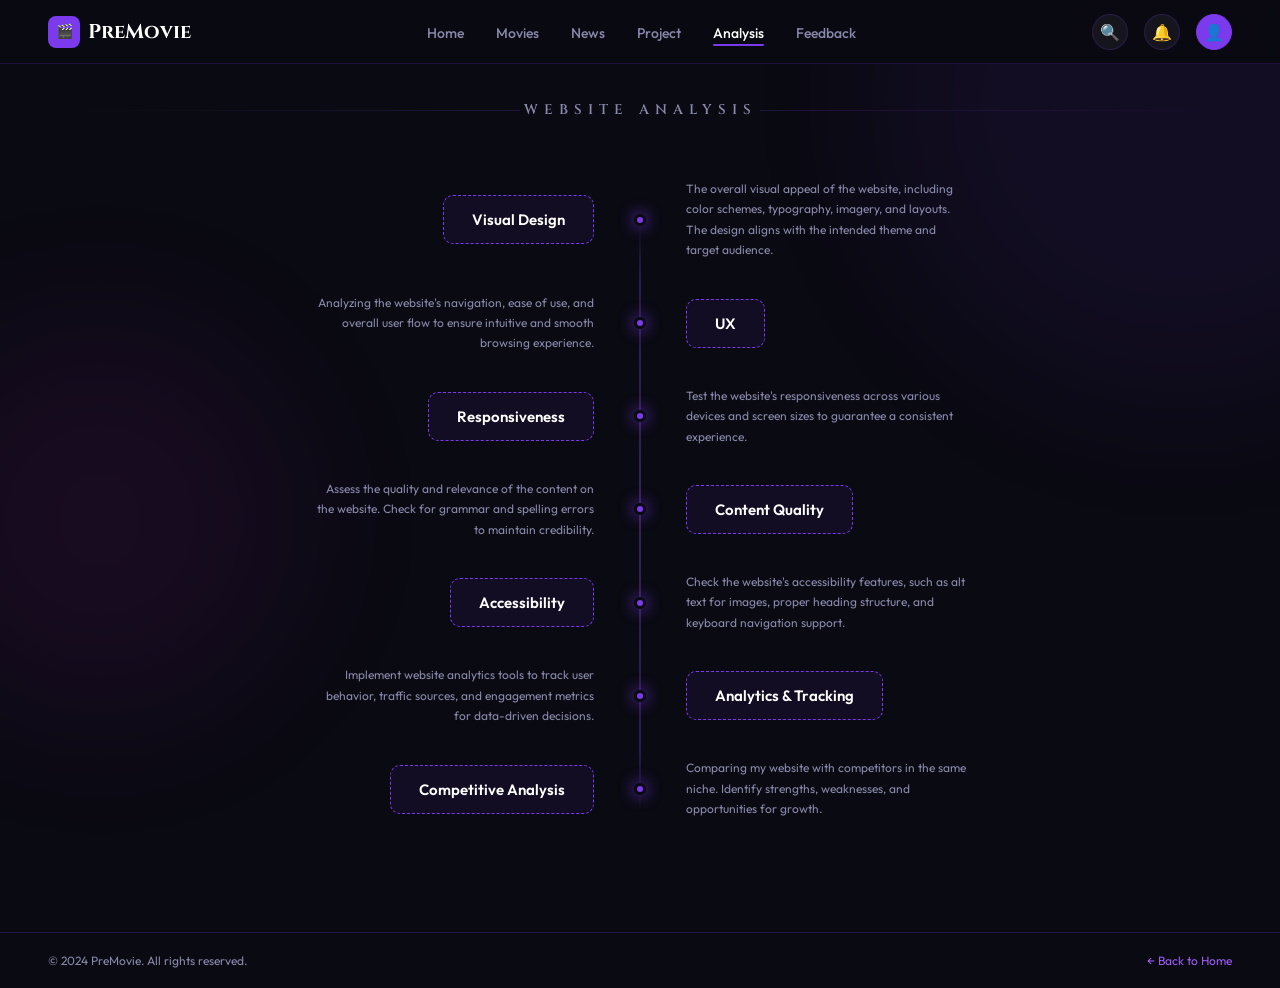
==== analysis.html @ 72726ec7 "Add files via upload" ====
<!DOCTYPE html>
<html lang="en" dir="ltr">
<head>
    <meta charset="UTF-8">
    <meta name="viewport" content="width=device-width, initial-scale=1.0">
    <title>PreMovie – Website Analysis</title>
    <link href="https://fonts.googleapis.com/css2?family=Cinzel:wght@400;600;700&family=Outfit:wght@300;400;500;600;700&display=swap" rel="stylesheet">
    <link rel="stylesheet" href="style.css">
    <style>
      /* ===== ANALYSIS PAGE ===== */
      .analysis-page {
        min-height: 100vh;
        padding: 100px 48px 80px;
        position: relative;
        z-index: 1;
      }

      .analysis-page-title {
        font-family: 'Cinzel', serif;
        font-size: 14px;
        font-weight: 600;
        letter-spacing: 6px;
        color: var(--text-muted);
        text-align: center;
        text-transform: uppercase;
        margin-bottom: 60px;
        position: relative;
      }

      .analysis-page-title::before,
      .analysis-page-title::after {
        content: '';
        position: absolute;
        top: 50%;
        width: calc(50% - 120px);
        height: 1px;
        background: linear-gradient(90deg, transparent, var(--border));
      }

      .analysis-page-title::before { left: 0; }
      .analysis-page-title::after { 
        right: 0;
        background: linear-gradient(270deg, transparent, var(--border));
      }

      /* ZIGZAG LAYOUT */
      .analysis-items {
        max-width: 900px;
        margin: 0 auto;
        display: flex;
        flex-direction: column;
        gap: 0;
        position: relative;
      }

      /* Vertical connecting line */
      .analysis-items::before {
        content: '';
        position: absolute;
        left: 50%;
        top: 40px;
        bottom: 40px;
        width: 2px;
        background: linear-gradient(180deg, 
          transparent,
          var(--purple) 10%,
          var(--purple-light) 50%,
          var(--purple) 90%,
          transparent
        );
        transform: translateX(-50%);
        opacity: 0.3;
      }

      .analysis-row {
        display: grid;
        grid-template-columns: 1fr auto 1fr;
        align-items: center;
        gap: 0;
        margin-bottom: 32px;
      }

      /* Left side content */
      .analysis-left {
        padding-right: 40px;
        text-align: right;
      }

      /* Right side content */
      .analysis-right {
        padding-left: 40px;
        text-align: left;
      }

      /* Empty cell placeholder */
      .analysis-empty {
        /* takes up space on opposite side */
      }

      /* Center node */
      .analysis-node {
        width: 12px; height: 12px;
        background: var(--purple);
        border-radius: 50%;
        border: 3px solid var(--bg-dark);
        box-shadow: 0 0 16px var(--purple);
        flex-shrink: 0;
        z-index: 1;
        position: relative;
      }

      /* The actual box */
      .analysis-box {
        display: inline-block;
        border: 1.5px dashed var(--purple);
        border-radius: 10px;
        padding: 14px 28px;
        font-size: 15px;
        font-weight: 600;
        color: #fff;
        background: rgba(124,58,237,0.08);
        transition: all 0.3s;
        cursor: default;
        white-space: nowrap;
      }

      .analysis-box:hover {
        background: rgba(124,58,237,0.2);
        border-color: var(--purple-light);
        box-shadow: 0 0 24px rgba(124,58,237,0.3);
        transform: scale(1.03);
      }

      /* Description text */
      .analysis-desc {
        font-size: 12px;
        color: var(--text-muted);
        line-height: 1.7;
        max-width: 280px;
      }

      .analysis-left .analysis-desc {
        margin-left: auto;
      }

      /* Horizontal connector lines */
      .analysis-connector {
        display: flex;
        align-items: center;
        gap: 0;
      }

      .connector-line {
        flex: 1;
        height: 1.5px;
        background: linear-gradient(90deg, var(--purple), transparent);
        opacity: 0.4;
      }

      .connector-line.reverse {
        background: linear-gradient(270deg, var(--purple), transparent);
      }

      @media (max-width: 768px) {
        .analysis-page { padding: 100px 24px 60px; }
        .analysis-items::before { display: none; }
        .analysis-row { grid-template-columns: 1fr; gap: 12px; }
        .analysis-left, .analysis-right { padding: 0; text-align: left; }
        .analysis-left .analysis-desc { margin-left: 0; }
        .analysis-node { display: none; }
      }
    </style>
</head>
<body>

<div class="bg-orb orb1"></div>
<div class="bg-orb orb2"></div>

<nav>
  <div class="nav-logo">
    <span>🎬</span> PreMovie
  </div>
  <ul class="nav-links">
    <li><a href="index.html">Home</a></li>
    <li><a href="index.html#movies">Movies</a></li>
    <li><a href="index.html#news">News</a></li>
    <li><a href="project.html">Project</a></li>
    <li><a href="analysis.html" class="active">Analysis</a></li>
    <li><a href="feedback.html">Feedback</a></li>
  </ul>
  <div class="nav-right">
    <div class="nav-icon">🔍</div>
    <div class="nav-icon">🔔</div>
    <div class="nav-icon" style="background: var(--purple); border-color: var(--purple);">👤</div>
  </div>
</nav>

<div class="analysis-page fade-in">

  <div class="analysis-page-title">Website Analysis</div>

  <div class="analysis-items">

    <!-- Row 1: Left box, right desc -->
    <div class="analysis-row">
      <div class="analysis-left">
        <span class="analysis-box">Visual Design</span>
      </div>
      <div class="analysis-node"></div>
      <div class="analysis-right">
        <p class="analysis-desc">The overall visual appeal of the website, including color schemes, typography, imagery, and layouts. The design aligns with the intended theme and target audience.</p>
      </div>
    </div>

    <!-- Row 2: Left desc, right box -->
    <div class="analysis-row">
      <div class="analysis-left">
        <p class="analysis-desc">Analyzing the website's navigation, ease of use, and overall user flow to ensure intuitive and smooth browsing experience.</p>
      </div>
      <div class="analysis-node"></div>
      <div class="analysis-right">
        <span class="analysis-box">UX</span>
      </div>
    </div>

    <!-- Row 3: Left box, right desc -->
    <div class="analysis-row">
      <div class="analysis-left">
        <span class="analysis-box">Responsiveness</span>
      </div>
      <div class="analysis-node"></div>
      <div class="analysis-right">
        <p class="analysis-desc">Test the website's responsiveness across various devices and screen sizes to guarantee a consistent experience.</p>
      </div>
    </div>

    <!-- Row 4: Left desc, right box -->
    <div class="analysis-row">
      <div class="analysis-left">
        <p class="analysis-desc">Assess the quality and relevance of the content on the website. Check for grammar and spelling errors to maintain credibility.</p>
      </div>
      <div class="analysis-node"></div>
      <div class="analysis-right">
        <span class="analysis-box">Content Quality</span>
      </div>
    </div>

    <!-- Row 5: Left box, right desc -->
    <div class="analysis-row">
      <div class="analysis-left">
        <span class="analysis-box">Accessibility</span>
      </div>
      <div class="analysis-node"></div>
      <div class="analysis-right">
        <p class="analysis-desc">Check the website's accessibility features, such as alt text for images, proper heading structure, and keyboard navigation support.</p>
      </div>
    </div>

    <!-- Row 6: Left desc, right box -->
    <div class="analysis-row">
      <div class="analysis-left">
        <p class="analysis-desc">Implement website analytics tools to track user behavior, traffic sources, and engagement metrics for data-driven decisions.</p>
      </div>
      <div class="analysis-node"></div>
      <div class="analysis-right">
        <span class="analysis-box">Analytics &amp; Tracking</span>
      </div>
    </div>

    <!-- Row 7: Left box, right desc -->
    <div class="analysis-row">
      <div class="analysis-left">
        <span class="analysis-box">Competitive Analysis</span>
      </div>
      <div class="analysis-node"></div>
      <div class="analysis-right">
        <p class="analysis-desc">Comparing my website with competitors in the same niche. Identify strengths, weaknesses, and opportunities for growth.</p>
      </div>
    </div>

  </div>

</div>

<div class="footer-bottom" style="border-top: 1px solid var(--border);">
  <span>© 2024 PreMovie. All rights reserved.</span>
  <span style="display:flex;gap:16px;">
    <a href="index.html" style="color:var(--purple-light);text-decoration:none;">← Back to Home</a>
  </span>
</div>

</body>
</html>
---- style.css ----
:root {

    --bg-dark: #0a0a12;

    --bg-card: #13131f;

    --bg-nav: rgba(10,10,18,0.95);

    --purple: #7c3aed;

    --purple-light: #9d5cf6;

    --purple-glow: rgba(124,58,237,0.3);

    --yellow: #f5c518;

    --text: #e8e8f0;

    --text-muted: #8888aa;

    --border: rgba(124,58,237,0.2);

  }



  * { margin: 0; padding: 0; box-sizing: border-box; }



  body {

    background: var(--bg-dark);

    color: var(--text);

    font-family: 'Outfit', sans-serif;

    overflow-x: hidden;

  }





  /* ===== SCROLLBAR ===== */

  ::-webkit-scrollbar { width: 5px; }

  ::-webkit-scrollbar-track { background: var(--bg-dark); }

  ::-webkit-scrollbar-thumb { background: var(--purple); border-radius: 10px; }



  /* ===== NAV ===== */

  nav {

    position: fixed; top: 0; width: 100%; z-index: 100;

    background: var(--bg-nav);

    border-bottom: 1px solid var(--border);

    backdrop-filter: blur(12px);

    padding: 0 48px;

    height: 64px;

    display: flex; align-items: center; justify-content: space-between;

  }



  .nav-logo {

    display: flex; align-items: center; gap: 8px;

    font-family: 'Cinzel', serif;

    font-size: 20px; font-weight: 700;

    color: #fff;

  }



  .nav-logo span {

    width: 32px; height: 32px; background: var(--purple);

    border-radius: 8px; display: flex; align-items: center; justify-content: center;

    font-size: 14px;

  }



  .nav-links {

    display: flex; gap: 32px; list-style: none;

  }



  .nav-links a {

    text-decoration: none; color: var(--text-muted);

    font-size: 14px; font-weight: 500;

    transition: color 0.2s;

  }



  .nav-links a:hover, .nav-links a.active { color: #fff; }

  .nav-links a.active { position: relative; }

  .nav-links a.active::after {

    content: ''; position: absolute; bottom: -4px; left: 0; right: 0;

    height: 2px; background: var(--purple); border-radius: 2px;

  }



  .nav-right {

    display: flex; align-items: center; gap: 16px;

  }



  .nav-icon {

    width: 36px; height: 36px; background: rgba(255,255,255,0.05);

    border-radius: 50%; display: flex; align-items: center; justify-content: center;

    cursor: pointer; transition: background 0.2s;

    border: 1px solid var(--border);

  }



  .nav-icon:hover { background: var(--purple-glow); }



  /* ===== HERO ===== */

  .hero {

    margin-top: 64px;

    min-height: calc(100vh - 64px);

    display: grid; grid-template-columns: 1fr 1fr;

    gap: 0; position: relative; overflow: hidden;

    align-items: center;

    padding: 60px 48px;

  }



  .hero::before {

    content: '';

    position: absolute; inset: 0;

    background: radial-gradient(ellipse at 60% 50%, rgba(124,58,237,0.2) 0%, transparent 70%),

                radial-gradient(ellipse at 20% 80%, rgba(124,58,237,0.1) 0%, transparent 50%);

    pointer-events: none;

  }



  .hero-poster {

    position: relative; z-index: 1;

  }



  .hero-poster img {

    width: 340px; height: 480px; object-fit: cover;

    border-radius: 16px;

    box-shadow: 0 0 80px rgba(124,58,237,0.5), 0 40px 80px rgba(0,0,0,0.8);

    display: block;

  }



  .hero-poster-placeholder {

    width: 340px; height: 480px;

    background: linear-gradient(135deg, #1a0a3e 0%, #2d1b69 50%, #1a0a3e 100%);

    border-radius: 16px;

    box-shadow: 0 0 80px rgba(124,58,237,0.5), 0 40px 80px rgba(0,0,0,0.8);

    display: flex; align-items: center; justify-content: center;

    font-size: 80px; color: rgba(255,255,255,0.1);

    position: relative; overflow: hidden;
    left: 100px;


  }



  .hero-poster-placeholder::after {

    content: 'AVATAR';

    position: absolute; bottom: 20px; left: 0; right: 0;

    text-align: center; font-family: 'Cinzel', serif;

    font-size: 28px; font-weight: 700; color: rgba(255,255,255,0.6);

    letter-spacing: 4px;

  }



  .hero-info {

    position: relative; z-index: 1;

    padding-left: 60px;

  }



  .hero-badge {

    display: flex; align-items: center; gap: 4px;

    margin-bottom: 8px;

  }



  .star { color: var(--yellow); font-size: 16px; }



  .hero-title {

    font-family: 'Cinzel', serif;

    font-size: 56px; font-weight: 700;

    line-height: 1.1; margin-bottom: 20px;

    background: linear-gradient(135deg, #fff 0%, #c4a8ff 100%);

    -webkit-background-clip: text; -webkit-text-fill-color: transparent;

  }



  .hero-meta {

    display: flex; flex-direction: column; gap: 8px;

    margin-bottom: 24px;

  }



  .meta-row {

    display: flex; gap: 8px; align-items: center;

    font-size: 14px;

  }



  .meta-label { color: var(--text-muted); min-width: 100px; }

  .meta-value { color: var(--text); }

  .meta-value.purple { color: var(--purple-light); }



  .rating-badge {

    background: rgba(245,197,24,0.15);

    border: 1px solid rgba(245,197,24,0.3);

    color: var(--yellow);

    padding: 2px 10px; border-radius: 20px;

    font-size: 13px; font-weight: 600;

  }



  .hero-btns {

    display: flex; gap: 12px; margin-bottom: 32px;

  }



  .btn-primary {

    background: var(--purple);

    color: #fff; border: none;

    padding: 12px 28px; border-radius: 8px;

    font-family: 'Outfit', sans-serif;

    font-size: 15px; font-weight: 600;

    cursor: pointer; transition: all 0.3s;

    display: flex; align-items: center; gap: 8px;

  }



  .btn-primary:hover {

    background: var(--purple-light);

    box-shadow: 0 0 24px var(--purple-glow);

    transform: translateY(-2px);

  }



  .btn-secondary {

    background: rgba(255,255,255,0.08);

    color: #fff; border: 1px solid var(--border);

    padding: 12px 28px; border-radius: 8px;

    font-family: 'Outfit', sans-serif;

    font-size: 15px; font-weight: 600;

    cursor: pointer; transition: all 0.3s;

  }



  .btn-secondary:hover {

    background: rgba(124,58,237,0.2);

    border-color: var(--purple);

  }



  .synopsis-title {

    font-size: 13px; font-weight: 600;

    color: var(--yellow);

    text-transform: uppercase; letter-spacing: 1px;

    margin-bottom: 10px;

  }



  .synopsis-text {

    font-size: 13px; line-height: 1.7;

    color: var(--text-muted); max-width: 480px;

  }



  /* ===== SECTION ===== */

  section {

    padding: 48px 48px;

  }

.related-img {

    width: 100%;

    height: 250px; /* زدنا الارتفاع لتظهر الصور بشكل أوضح */

    overflow: hidden;

    display: flex;

    align-items: center;

    justify-content: center;

}

.related-grid {

    display: flex;

    justify-content: space-evenly; /* بوزع المسافات بالتساوي بين الصور وعلى الأطراف */

    gap: 20px; 

    flex-wrap: wrap;

}



.related-img img {

    width: 100%;

    height: 100%;

    object-fit: cover; 

    object-position: center; /* ليتم التركيز على منتصف الصورة */

}

  .section-header {

    display: flex; justify-content: space-between; align-items: center;

    margin-bottom: 24px;

  }
.ps{
  margin-top: 30px;
}


  .section-title {

    font-size: 20px; font-weight: 600; color:var(--yellow);
   

  }

#Related-Movies{
  position: relative;
  left: 550px;
}

  .section-more {

    color: var(--purple-light); font-size: 13px;

    cursor: pointer; display: flex; align-items: center; gap: 4px;

    background: none; border: none; font-family: 'Outfit', sans-serif;

  }



  .section-more:hover { color: #fff; }



  /* ===== MOVIE CARDS GRID ===== */

  .movies-grid {

    display: flex; gap: 16px; overflow-x: auto;

    padding-bottom: 12px; scroll-behavior: smooth;

  }
  .movies-grid {
  display: flex;
  gap: 20px;
  overflow-x: auto;
  padding-bottom: 10px;
  scroll-behavior: smooth;
}

.movies-grid::-webkit-scrollbar {
  height: 4px;
}

.movies-grid::-webkit-scrollbar-thumb {
  background: var(--purple);
  border-radius: 10px;
}

.movie-card {
  flex: 0 0 160px;
}

.movie-card-title {
  margin-top: 6px;
  font-size: 13px;
  color: #fff;
  text-align: center;
}



  .movies-grid::-webkit-scrollbar { height: 3px; }



  .movie-card {

    flex: 0 0 160px;

    cursor: pointer; transition: transform 0.3s;

    position: relative;

  }



  .movie-card:hover { transform: translateY(-8px) scale(1.03); }



  .movie-card-img {

    width: 160px; height: 220px;

    border-radius: 12px; overflow: hidden;

    position: relative; margin-bottom: 10px;

  }



  .movie-card-img img {

    width: 100%; height: 100%; object-fit: cover;

    transition: transform 0.4s;

  }



  .movie-card:hover .movie-card-img img { transform: scale(1.08); }



  .movie-card-placeholder {

    width: 100%; height: 100%;

    display: flex; align-items: center; justify-content: center;

    font-size: 40px;

    position: relative;

  }



  .card-overlay {

    position: absolute; bottom: 0; left: 0; right: 0;

    background: linear-gradient(transparent, rgba(0,0,0,0.9));

    padding: 24px 10px 10px;

  }



  .card-rating {

    display: flex; align-items: center; gap: 4px;

    font-size: 11px; color: var(--yellow);

  }



  .movie-card-title {

    font-size: 13px; font-weight: 500; color: #fff;

    white-space: nowrap; overflow: hidden; text-overflow: ellipsis;

  }



  .movie-card-genre {

    font-size: 11px; color: var(--text-muted);

    margin-top: 2px;

  }



  .heart-btn {

    position: absolute; top: 8px; right: 8px;

    width: 28px; height: 28px;

    background: rgba(0,0,0,0.6); border: none;

    border-radius: 50%; display: flex; align-items: center; justify-content: center;

    cursor: pointer; font-size: 12px;

    opacity: 0; transition: opacity 0.2s;

  }



  .movie-card:hover .heart-btn { opacity: 1; }



  /* ===== RELATED ===== */

 

.related-grid {

    display: flex; justify-content: center; gap: 20px; flex-wrap: wrap; padding: 20px 0;

}
#new1{
  position: relative;
  top:30px;
}


.related-card {

    flex: 0 0 220px; background: var(--bg-card); border-radius: 12px;

    overflow: hidden; border: 1px solid var(--border); cursor: pointer; transition: all 0.3s ease;

}



.related-card:hover {

    border-color: var(--purple); transform: translateY(-5px);

    box-shadow: 0 10px 20px rgba(0,0,0,0.5);

}



.related-img { width: 100%; height: 300px; overflow: hidden; position: relative; }

.related-img img { width: 100%; height: 100%; object-fit: cover; object-position: center; }



.related-info { padding: 15px 12px; }

.related-title { font-size: 14px; font-weight: 500; color: #fff; margin-bottom: 5px; overflow: hidden; text-overflow: ellipsis; white-space: nowrap; }

.related-rating { font-size: 12px; color: var(--yellow); display: flex; align-items: center; gap: 4px; }

  /* ===== NEWS SECTION ===== */
.news-hero {
  position: relative;
  width: 100%;
  height: 400px;
  overflow: hidden;
  border-radius: 12px;
}

/* 🔥 الخلفية */
.news-hero-bg {
  position: absolute;
  inset: 0;
  z-index: 0;
}

.news-hero-bg img {
  width: 100%;
  height: 100%;
  object-fit: cover;
  object-position: center;
  display: block;
}


.news-hero::after {
  content: "";
  position: absolute;
  inset: 0;
  z-index: 1;
  background: linear-gradient(
    to top,
    rgba(0,0,0,0.8), 
    rgba(0,0,0,0.5),  
    rgba(0,0,0,0.2)    
  );
}


.news-hero-content {
  position: relative;
  z-index: 2;
  padding: 40px;
  margin-left: auto;
  max-width: 380px;
}

.news-hero-content h2 {
  font-size: 35px;
  font-weight: 700;
  line-height: 1.3;
  color: #fff;
  margin-bottom: 8px;
}

.news-hero-content h2 span {
  color: var(--yellow);
}

/* 🔥 النقاط */
.news-dots {
  display: flex;
  gap: 6px;
  margin-top: 16px;
}
.news-list {
  display: flex;
  flex-direction: column;
  gap: 40px;
  margin-top: 100px;
}

/* 🔥 الكرت */
.news-item {
  display: flex;
  gap: 30px;
  align-items: flex-start;
}

/* 🔥 الصورة (كبيرة وواضحة) */
.news-thumb {
  width: 220px;   /* 👈 كبرناها */
  height: 300px;  /* 👈 طول مثل البوستر */
  border-radius: 12px;
  overflow: hidden;
  flex-shrink: 0;
  position: relative;
}

.news-thumb img {
  width: 100%;
  height: 100%;
  object-fit: cover;
  transition: 0.4s;
}

/* 🔥 تأثير احترافي */
.news-thumb:hover img {
  transform: scale(1.05);
}

/* 🔥 المحتوى */
.news-content {
  flex: 1;
  max-width: 600px;
  position: relative;
 
}

/* 🔥 العنوان */
.news-title {
  font-size: 20px;
  font-weight: 700;
  color: #facc15; /* أصفر */
  margin-bottom: 8px;
}

/* 🔥 التاريخ */
.news-tag {
  font-size: 12px;
  color: #a78bfa;
  margin-bottom: 6px;
}

/* 🔥 الوصف */
.news-excerpt {
  font-size: 14px;
  color: #ccc;
  line-height: 1.7;
  margin-bottom: 12px;
}

/* 🔥 اللايك */
.news-likes {
  font-size: 13px;
  color: #aaa;
}

/* 🔥 Responsive */
@media (max-width: 768px) {
  .news-item {
    flex-direction: column;
  }

  .news-thumb {
    width: 100%;
    height: 250px;
  }
}
.dot {
  width: 8px;
  height: 8px;
  border-radius: 50%;
  background: rgba(255,255,255,0.3);
}

.dot.active {
  background: #fff;
  width: 24px;
  border-radius: 4px;
}


.news-arrow {
  position: absolute;
  right: 20px;
  top: 50%;
  transform: translateY(-50%);
  width: 44px;
  height: 44px;
  border: 2px solid rgba(255,255,255,0.5);
  border-radius: 50%;
  display: flex;
  align-items: center;
  justify-content: center;
  cursor: pointer;
  color: #fff;
  font-size: 18px;
  transition: all 0.3s;
  z-index: 2;
}

.news-arrow:hover {
  background: rgba(255,255,255,0.2);
}

  /* ===== DIVIDER ===== */

  .divider {

    height: 1px;

    background: linear-gradient(90deg, transparent, var(--border), transparent);

    margin: 0 48px;

  }



  /* ===== FOOTER ===== */

  footer {

    padding: 48px; border-top: 1px solid var(--border);

    display: grid; grid-template-columns: 2fr 1fr 1fr 1fr;

    gap: 40px; margin-top: 40px;

  }



  .footer-brand .nav-logo { margin-bottom: 16px; }

  .footer-brand p { font-size: 13px; color: var(--text-muted); line-height: 1.6; max-width: 280px; }



  .footer-col h4 { font-size: 14px; font-weight: 600; margin-bottom: 16px; color: #fff; }

  .footer-col ul { list-style: none; display: flex; flex-direction: column; gap: 10px; }

  .footer-col li a { text-decoration: none; color: var(--text-muted); font-size: 13px; transition: color 0.2s; }

  .footer-col li a:hover { color: var(--purple-light); }



  .footer-bottom {

    padding: 20px 48px;

    border-top: 1px solid var(--border);

    display: flex; justify-content: space-between; align-items: center;

    font-size: 12px; color: var(--text-muted);

  }



  /* ===== BG EFFECTS ===== */

  .bg-orb {

    position: fixed; pointer-events: none; z-index: 0;

    border-radius: 50%; filter: blur(80px); opacity: 0.08;

  }



  .orb1 {

    width: 600px; height: 600px;

    background: var(--purple);

    top: -200px; right: -200px;

    animation: float 8s ease-in-out infinite;

  }



  .orb2 {

    width: 400px; height: 400px;

    background: #c026d3;

    bottom: 20%; left: -100px;

    animation: float 10s ease-in-out infinite reverse;

  }



  @keyframes float {

    0%, 100% { transform: translateY(0) scale(1); }

    50% { transform: translateY(-30px) scale(1.05); }

  }



  /* ===== RESPONSIVE ===== */

  @media (max-width: 900px) {

    .hero { grid-template-columns: 1fr; padding: 40px 24px; }

    .hero-info { padding-left: 0; margin-top: 32px; }

    .hero-title { font-size: 36px; }

    nav { padding: 0 24px; }

    .nav-links { display: none; }

    section { padding: 40px 24px; }

    footer { grid-template-columns: 1fr 1fr; padding: 40px 24px; }

    .footer-bottom { padding: 20px 24px; }

    .divider { margin: 0 24px; }

  }



  /* ===== COLORS FOR PLACEHOLDERS ===== */

  .c1 { background: linear-gradient(135deg, #1a237e, #7b1fa2); }

  .c2 { background: linear-gradient(135deg, #1b5e20, #2e7d32); }

  .c3 { background: linear-gradient(135deg, #b71c1c, #c62828); }

  .c4 { background: linear-gradient(135deg, #e65100, #ef6c00); }

  .c5 { background: linear-gradient(135deg, #004d40, #00695c); }

  .c6 { background: linear-gradient(135deg, #311b92, #4527a0); }

  .c7 { background: linear-gradient(135deg, #880e4f, #ad1457); }

  .c8 { background: linear-gradient(135deg, #0d47a1, #1565c0); }

  .cn1 { background: linear-gradient(135deg, #37474f, #546e7a); }

  .cn2 { background: linear-gradient(135deg, #4a148c, #6a1b9a); }



  /* fade in */

  .fade-in {

    opacity: 0; transform: translateY(20px);

    animation: fadeIn 0.6s ease forwards;

  }

  @keyframes fadeIn {

    to { opacity: 1; transform: translateY(0); }

  }

  .delay-1 { animation-delay: 0.1s; }

  .delay-2 { animation-delay: 0.2s; }

  .delay-3 { animation-delay: 0.3s; }

/* ============================================
   ADDITIONS: Browse sections (Popular / For You)
   + Trending + hero poster img fix
   ============================================ */

/* Hero poster image inside placeholder */
.hero-poster-placeholder img {
  width: 100%;
  height: 100%;
  object-fit: cover;
  border-radius: 16px;
  display: block;
}

/* ===== BROWSE SECTION (Popular / For you) ===== */
.browse-section {
  padding: 8px 48px 32px;
}

.browse-scroll {
  display: flex;
  gap: 16px;
  overflow-x: auto;
  padding-bottom: 10px;
  scrollbar-width: thin;
  scrollbar-color: var(--purple) transparent;
}

.browse-scroll::-webkit-scrollbar { height: 4px; }
.browse-scroll::-webkit-scrollbar-thumb {
  background: var(--purple);
  border-radius: 4px;
}

.browse-card {
  flex: 0 0 150px;
  cursor: pointer;
  transition: transform 0.3s;
}

.browse-card:hover { transform: translateY(-6px); }

.browse-card-img {
  width: 150px;
  height: 215px;
  border-radius: 12px;
  overflow: hidden;
  position: relative;
  margin-bottom: 8px;
  background: var(--bg-card);
  border: 1px solid var(--border);
}

.browse-card-img img {
  width: 100%;
  height: 100%;
  object-fit: cover;
  transition: transform 0.4s;
}

.browse-card:hover .browse-card-img img { transform: scale(1.08); }

.browse-card-img .heart-btn {
  position: absolute;
  top: 8px; right: 8px;
  width: 28px; height: 28px;
  background: rgba(0,0,0,0.6);
  border: none;
  border-radius: 50%;
  display: flex; align-items: center; justify-content: center;
  cursor: pointer; font-size: 12px; color: #fff;
  opacity: 0; transition: opacity 0.2s;
}

.browse-card:hover .heart-btn { opacity: 1; }

.browse-card-title {
  font-size: 12px;
  font-weight: 500;
  color: #fff;
  white-space: nowrap;
  overflow: hidden;
  text-overflow: ellipsis;
  padding: 0 2px;
}

/* ===== TRENDING SECTION ===== */
.trending-section {
  padding: 8px 48px 48px;
}

.trending-header {
  display: flex;
  justify-content: space-between;
  align-items: center;
  margin-bottom: 20px;
}

.movies-grid {
  display: flex;
  gap: 16px;
  flex-wrap: wrap;
}

.movie-card {
  flex: 0 0 150px;
  cursor: pointer;
  transition: transform 0.3s;
}

.movie-card:hover { transform: translateY(-6px); }

.movie-card-img {
  width: 150px;
  height: 215px;
  border-radius: 12px;
  overflow: hidden;
  position: relative;
  margin-bottom: 8px;
  background: var(--bg-card);
  border: 1px solid var(--border);
}

.movie-card-img img {
  width: 100%;
  height: 100%;
  object-fit: cover;
  transition: transform 0.4s;
}

.movie-card:hover .movie-card-img img { transform: scale(1.08); }

.movie-card-title {
  font-size: 12px;
  font-weight: 500;
  color: #fff;
  white-space: nowrap;
  overflow: hidden;
  text-overflow: ellipsis;
  padding: 0 2px;
}

/* heart-btn already defined above for browse-card,
   apply same for movie-card */
.movie-card-img .heart-btn {
  position: absolute;
  top: 8px; right: 8px;
  width: 28px; height: 28px;
  background: rgba(0,0,0,0.6);
  border: none;
  border-radius: 50%;
  display: flex; align-items: center; justify-content: center;
  cursor: pointer; font-size: 12px; color: #fff;
  opacity: 0; transition: opacity 0.2s;
}

.movie-card:hover .heart-btn { opacity: 1; }

/* Responsive */
@media (max-width: 900px) {
  .browse-section { padding: 8px 24px 28px; }
  .trending-section { padding: 8px 24px 40px; }
}
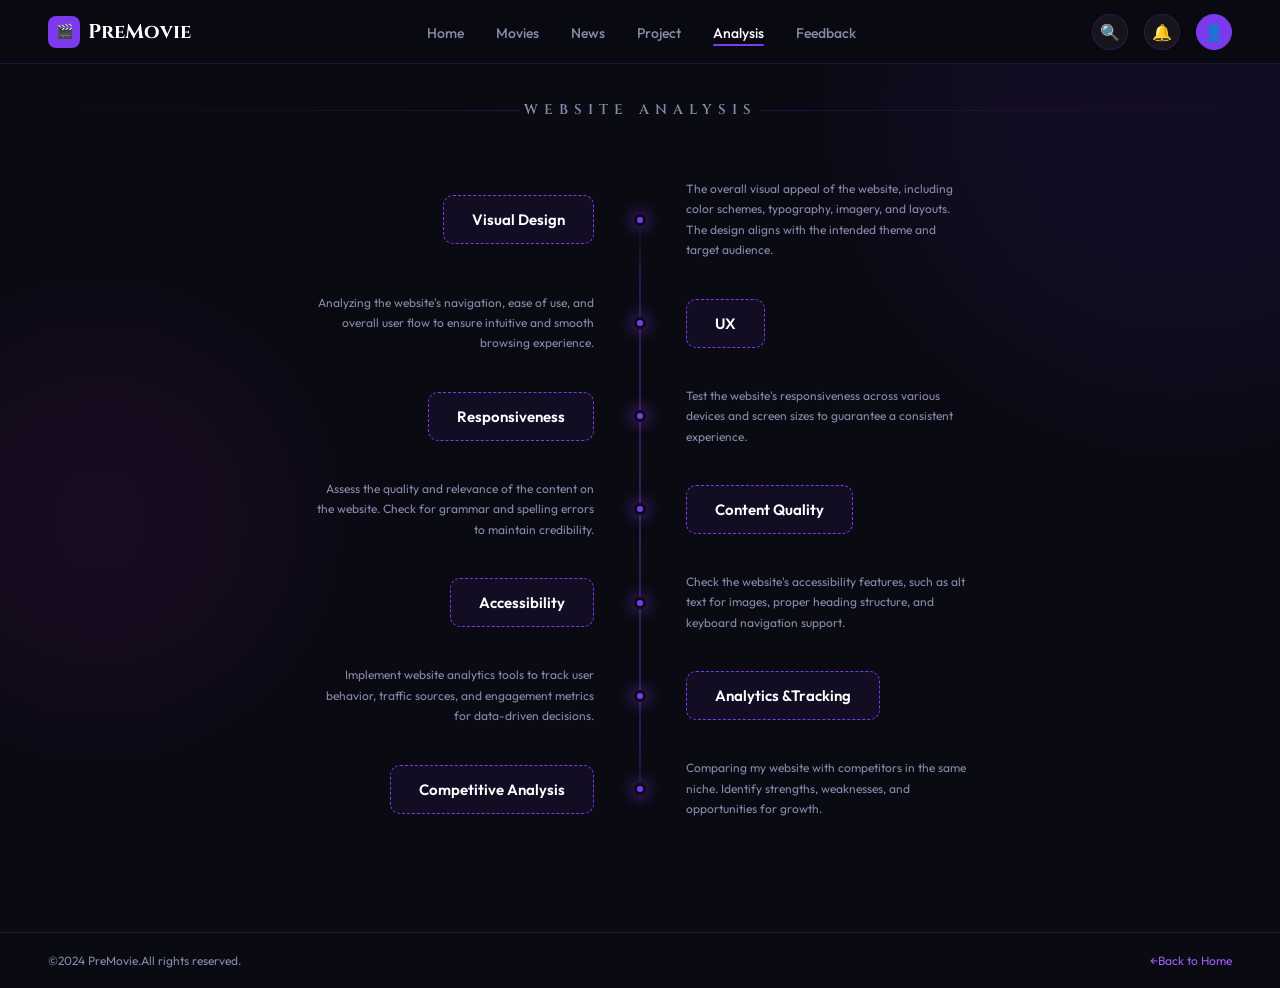
==== commit 4eda8571: "Add files via upload" ====
--- a/analysis.html
+++ b/analysis.html
@@ -1,293 +1,120 @@
 <!DOCTYPE html>
 <html lang="en" dir="ltr">
 <head>
-    <meta charset="UTF-8">
-    <meta name="viewport" content="width=device-width, initial-scale=1.0">
-    <title>PreMovie – Website Analysis</title>
-    <link href="https://fonts.googleapis.com/css2?family=Cinzel:wght@400;600;700&family=Outfit:wght@300;400;500;600;700&display=swap" rel="stylesheet">
-    <link rel="stylesheet" href="style.css">
-    <style>
-      /* ===== ANALYSIS PAGE ===== */
-      .analysis-page {
-        min-height: 100vh;
-        padding: 100px 48px 80px;
-        position: relative;
-        z-index: 1;
-      }
-
-      .analysis-page-title {
-        font-family: 'Cinzel', serif;
-        font-size: 14px;
-        font-weight: 600;
-        letter-spacing: 6px;
-        color: var(--text-muted);
-        text-align: center;
-        text-transform: uppercase;
-        margin-bottom: 60px;
-        position: relative;
-      }
-
-      .analysis-page-title::before,
-      .analysis-page-title::after {
-        content: '';
-        position: absolute;
-        top: 50%;
-        width: calc(50% - 120px);
-        height: 1px;
-        background: linear-gradient(90deg, transparent, var(--border));
-      }
-
-      .analysis-page-title::before { left: 0; }
-      .analysis-page-title::after { 
-        right: 0;
-        background: linear-gradient(270deg, transparent, var(--border));
-      }
-
-      /* ZIGZAG LAYOUT */
-      .analysis-items {
-        max-width: 900px;
-        margin: 0 auto;
-        display: flex;
-        flex-direction: column;
-        gap: 0;
-        position: relative;
-      }
-
-      /* Vertical connecting line */
-      .analysis-items::before {
-        content: '';
-        position: absolute;
-        left: 50%;
-        top: 40px;
-        bottom: 40px;
-        width: 2px;
-        background: linear-gradient(180deg, 
-          transparent,
-          var(--purple) 10%,
-          var(--purple-light) 50%,
-          var(--purple) 90%,
-          transparent
-        );
-        transform: translateX(-50%);
-        opacity: 0.3;
-      }
-
-      .analysis-row {
-        display: grid;
-        grid-template-columns: 1fr auto 1fr;
-        align-items: center;
-        gap: 0;
-        margin-bottom: 32px;
-      }
-
-      /* Left side content */
-      .analysis-left {
-        padding-right: 40px;
-        text-align: right;
-      }
-
-      /* Right side content */
-      .analysis-right {
-        padding-left: 40px;
-        text-align: left;
-      }
-
-      /* Empty cell placeholder */
-      .analysis-empty {
-        /* takes up space on opposite side */
-      }
-
-      /* Center node */
-      .analysis-node {
-        width: 12px; height: 12px;
-        background: var(--purple);
-        border-radius: 50%;
-        border: 3px solid var(--bg-dark);
-        box-shadow: 0 0 16px var(--purple);
-        flex-shrink: 0;
-        z-index: 1;
-        position: relative;
-      }
-
-      /* The actual box */
-      .analysis-box {
-        display: inline-block;
-        border: 1.5px dashed var(--purple);
-        border-radius: 10px;
-        padding: 14px 28px;
-        font-size: 15px;
-        font-weight: 600;
-        color: #fff;
-        background: rgba(124,58,237,0.08);
-        transition: all 0.3s;
-        cursor: default;
-        white-space: nowrap;
-      }
-
-      .analysis-box:hover {
-        background: rgba(124,58,237,0.2);
-        border-color: var(--purple-light);
-        box-shadow: 0 0 24px rgba(124,58,237,0.3);
-        transform: scale(1.03);
-      }
-
-      /* Description text */
-      .analysis-desc {
-        font-size: 12px;
-        color: var(--text-muted);
-        line-height: 1.7;
-        max-width: 280px;
-      }
-
-      .analysis-left .analysis-desc {
-        margin-left: auto;
-      }
-
-      /* Horizontal connector lines */
-      .analysis-connector {
-        display: flex;
-        align-items: center;
-        gap: 0;
-      }
-
-      .connector-line {
-        flex: 1;
-        height: 1.5px;
-        background: linear-gradient(90deg, var(--purple), transparent);
-        opacity: 0.4;
-      }
-
-      .connector-line.reverse {
-        background: linear-gradient(270deg, var(--purple), transparent);
-      }
-
-      @media (max-width: 768px) {
-        .analysis-page { padding: 100px 24px 60px; }
-        .analysis-items::before { display: none; }
-        .analysis-row { grid-template-columns: 1fr; gap: 12px; }
-        .analysis-left, .analysis-right { padding: 0; text-align: left; }
-        .analysis-left .analysis-desc { margin-left: 0; }
-        .analysis-node { display: none; }
-      }
-    </style>
+<meta charset="UTF-8">
+<meta name="viewport" content="width=device-width, initial-scale=1.0">
+<title>PreMovie – Website Analysis</title>
+<link href="https://fonts.googleapis.com/css2?family=Cinzel:wght@400;600;700&family=Outfit:wght@300;400;500;600;700&display=swap" rel="stylesheet">
+<link rel="stylesheet" href="style.css">
+<style>
+.analysis-page{min-height:100vh
+  ;padding:100px 48px 80px;
+  position:relative;
+  z-index:1}
+.analysis-page-title{font-family:'Cinzel',serif;
+font-size:14px;
+font-weight:600;
+letter-spacing:6px;
+color:var(--text-muted);
+text-align:center;
+text-transform:uppercase;
+margin-bottom:60px;
+position:relative
+}
+.analysis-page-title::before,.analysis-page-title::after{content:'';position:absolute;top:50%;width:calc(50% - 120px);height:1px;background:linear-gradient(90deg,transparent,var(--border))}
+.analysis-page-title::before{left:0}
+.analysis-page-title::after{right:0;background:linear-gradient(270deg,transparent,var(--border))}
+.analysis-items{max-width:900px;margin:0 auto;display:flex;flex-direction:column;gap:0;position:relative}
+.analysis-items::before{content:'';position:absolute;left:50%;top:40px;bottom:40px;width:2px;background:linear-gradient(180deg,transparent,var(--purple) 10%,var(--purple-light) 50%,var(--purple) 90%,transparent);transform:translateX(-50%);opacity:.3}
+.analysis-row{display:grid;grid-template-columns:1fr auto 1fr;align-items:center;gap:0;margin-bottom:32px}
+.analysis-left{padding-right:40px;text-align:right}
+.analysis-right{padding-left:40px;text-align:left}
+.analysis-node{width:12px;height:12px;background:var(--purple);border-radius:50%;border:3px solid var(--bg-dark);box-shadow:0 0 16px var(--purple);flex-shrink:0;z-index:1;position:relative}
+.analysis-box{display:inline-block;border:1.5px dashed var(--purple);border-radius:10px;padding:14px 28px;font-size:15px;font-weight:600;color:#fff;background:rgba(124,58,237,.08);transition:.3s;cursor:default;white-space:nowrap}
+.analysis-box:hover{background:rgba(124,58,237,.2);border-color:var(--purple-light);box-shadow:0 0 24px rgba(124,58,237,.3);transform:scale(1.03)}
+.analysis-desc{font-size:12px;color:var(--text-muted);line-height:1.7;max-width:280px}
+.analysis-left .analysis-desc{margin-left:auto}
+.analysis-connector{display:flex;align-items:center;gap:0}
+.connector-line{flex:1;height:1.5px;background:linear-gradient(90deg,var(--purple),transparent);opacity:.4}
+.connector-line.reverse{background:linear-gradient(270deg,var(--purple),transparent)}
+@media(max-width:768px){
+.analysis-page{padding:100px 24px 60px}
+.analysis-items::before{display:none}
+.analysis-row{grid-template-columns:1fr;
+  gap:12px}
+.analysis-left,.analysis-right{
+  padding:0;
+  text-align:left}
+.analysis-left .analysis-desc
+{margin-left:0}
+.analysis-node{
+  display:none
+}
+}
+</style>
 </head>
 <body>
-
 <div class="bg-orb orb1"></div>
 <div class="bg-orb orb2"></div>
-
 <nav>
-  <div class="nav-logo">
-    <span>🎬</span> PreMovie
-  </div>
-  <ul class="nav-links">
-    <li><a href="index.html">Home</a></li>
-    <li><a href="index.html#movies">Movies</a></li>
-    <li><a href="index.html#news">News</a></li>
-    <li><a href="project.html">Project</a></li>
-    <li><a href="analysis.html" class="active">Analysis</a></li>
-    <li><a href="feedback.html">Feedback</a></li>
-  </ul>
-  <div class="nav-right">
-    <div class="nav-icon">🔍</div>
-    <div class="nav-icon">🔔</div>
-    <div class="nav-icon" style="background: var(--purple); border-color: var(--purple);">👤</div>
-  </div>
+<div class="nav-logo"><span>🎬</span>PreMovie</div>
+<ul class="nav-links">
+<li><a href="index.html">Home</a></li>
+<li><a href="index.html#movies">Movies</a></li>
+<li><a href="index.html#news">News</a></li>
+<li><a href="project.html">Project</a></li>
+<li><a href="analysis.html" class="active">Analysis</a></li>
+<li><a href="feedback.html">Feedback</a></li>
+</ul>
+<div class="nav-right">
+<div class="nav-icon">🔍</div>
+<div class="nav-icon">🔔</div>
+<div class="nav-icon" style="background:var(--purple);border-color:var(--purple)">👤</div>
+</div>
 </nav>
-
 <div class="analysis-page fade-in">
-
-  <div class="analysis-page-title">Website Analysis</div>
-
-  <div class="analysis-items">
-
-    <!-- Row 1: Left box, right desc -->
-    <div class="analysis-row">
-      <div class="analysis-left">
-        <span class="analysis-box">Visual Design</span>
-      </div>
-      <div class="analysis-node"></div>
-      <div class="analysis-right">
-        <p class="analysis-desc">The overall visual appeal of the website, including color schemes, typography, imagery, and layouts. The design aligns with the intended theme and target audience.</p>
-      </div>
-    </div>
-
-    <!-- Row 2: Left desc, right box -->
-    <div class="analysis-row">
-      <div class="analysis-left">
-        <p class="analysis-desc">Analyzing the website's navigation, ease of use, and overall user flow to ensure intuitive and smooth browsing experience.</p>
-      </div>
-      <div class="analysis-node"></div>
-      <div class="analysis-right">
-        <span class="analysis-box">UX</span>
-      </div>
-    </div>
-
-    <!-- Row 3: Left box, right desc -->
-    <div class="analysis-row">
-      <div class="analysis-left">
-        <span class="analysis-box">Responsiveness</span>
-      </div>
-      <div class="analysis-node"></div>
-      <div class="analysis-right">
-        <p class="analysis-desc">Test the website's responsiveness across various devices and screen sizes to guarantee a consistent experience.</p>
-      </div>
-    </div>
-
-    <!-- Row 4: Left desc, right box -->
-    <div class="analysis-row">
-      <div class="analysis-left">
-        <p class="analysis-desc">Assess the quality and relevance of the content on the website. Check for grammar and spelling errors to maintain credibility.</p>
-      </div>
-      <div class="analysis-node"></div>
-      <div class="analysis-right">
-        <span class="analysis-box">Content Quality</span>
-      </div>
-    </div>
-
-    <!-- Row 5: Left box, right desc -->
-    <div class="analysis-row">
-      <div class="analysis-left">
-        <span class="analysis-box">Accessibility</span>
-      </div>
-      <div class="analysis-node"></div>
-      <div class="analysis-right">
-        <p class="analysis-desc">Check the website's accessibility features, such as alt text for images, proper heading structure, and keyboard navigation support.</p>
-      </div>
-    </div>
-
-    <!-- Row 6: Left desc, right box -->
-    <div class="analysis-row">
-      <div class="analysis-left">
-        <p class="analysis-desc">Implement website analytics tools to track user behavior, traffic sources, and engagement metrics for data-driven decisions.</p>
-      </div>
-      <div class="analysis-node"></div>
-      <div class="analysis-right">
-        <span class="analysis-box">Analytics &amp; Tracking</span>
-      </div>
-    </div>
-
-    <!-- Row 7: Left box, right desc -->
-    <div class="analysis-row">
-      <div class="analysis-left">
-        <span class="analysis-box">Competitive Analysis</span>
-      </div>
-      <div class="analysis-node"></div>
-      <div class="analysis-right">
-        <p class="analysis-desc">Comparing my website with competitors in the same niche. Identify strengths, weaknesses, and opportunities for growth.</p>
-      </div>
-    </div>
-
-  </div>
-
+<div class="analysis-page-title">Website Analysis</div>
+<div class="analysis-items">
+<div class="analysis-row">
+<div class="analysis-left"><span class="analysis-box">Visual Design</span></div>
+<div class="analysis-node"></div>
+<div class="analysis-right"><p class="analysis-desc">The overall visual appeal of the website, including color schemes, typography, imagery, and layouts. The design aligns with the intended theme and target audience.</p></div>
 </div>
-
-<div class="footer-bottom" style="border-top: 1px solid var(--border);">
-  <span>© 2024 PreMovie. All rights reserved.</span>
-  <span style="display:flex;gap:16px;">
-    <a href="index.html" style="color:var(--purple-light);text-decoration:none;">← Back to Home</a>
-  </span>
+<div class="analysis-row">
+<div class="analysis-left"><p class="analysis-desc">Analyzing the website's navigation, ease of use, and overall user flow to ensure intuitive and smooth browsing experience.</p></div>
+<div class="analysis-node"></div>
+<div class="analysis-right"><span class="analysis-box">UX</span></div>
 </div>
-
+<div class="analysis-row">
+<div class="analysis-left"><span class="analysis-box">Responsiveness</span></div>
+<div class="analysis-node"></div>
+<div class="analysis-right"><p class="analysis-desc">Test the website's responsiveness across various devices and screen sizes to guarantee a consistent experience.</p></div>
+</div>
+<div class="analysis-row">
+<div class="analysis-left"><p class="analysis-desc">Assess the quality and relevance of the content on the website. Check for grammar and spelling errors to maintain credibility.</p></div>
+<div class="analysis-node"></div>
+<div class="analysis-right"><span class="analysis-box">Content Quality</span></div>
+</div>
+<div class="analysis-row">
+<div class="analysis-left"><span class="analysis-box">Accessibility</span></div>
+<div class="analysis-node"></div>
+<div class="analysis-right"><p class="analysis-desc">Check the website's accessibility features, such as alt text for images, proper heading structure, and keyboard navigation support.</p></div>
+</div>
+<div class="analysis-row">
+<div class="analysis-left"><p class="analysis-desc">Implement website analytics tools to track user behavior, traffic sources, and engagement metrics for data-driven decisions.</p></div>
+<div class="analysis-node"></div>
+<div class="analysis-right"><span class="analysis-box">Analytics &amp;Tracking</span></div>
+</div>
+<div class="analysis-row">
+<div class="analysis-left"><span class="analysis-box">Competitive Analysis</span></div>
+<div class="analysis-node"></div>
+<div class="analysis-right"><p class="analysis-desc">Comparing my website with competitors in the same niche. Identify strengths, weaknesses, and opportunities for growth.</p></div>
+</div>
+</div>
+</div>
+<div class="footer-bottom" style="border-top:1px solid var(--border)">
+<span>©2024 PreMovie.All rights reserved.</span>
+<span style="display:flex;gap:16px"><a href="index.html" style="color:var(--purple-light);text-decoration:none">←Back to Home</a></span>
+</div>
 </body>
-</html>
+</html>
--- a/style.css
+++ b/style.css
@@ -602,126 +602,63 @@
     transition: transform 0.4s;
 
   }
-
-
-
   .movie-card:hover .movie-card-img img { transform: scale(1.08); }
-
-
-
   .movie-card-placeholder {
 
     width: 100%; height: 100%;
-
     display: flex; align-items: center; justify-content: center;
-
     font-size: 40px;
-
     position: relative;
-
-  }
-
-
-
+  }
   .card-overlay {
-
     position: absolute; bottom: 0; left: 0; right: 0;
-
     background: linear-gradient(transparent, rgba(0,0,0,0.9));
-
     padding: 24px 10px 10px;
-
-  }
-
-
-
+  }
   .card-rating {
 
     display: flex; align-items: center; gap: 4px;
-
     font-size: 11px; color: var(--yellow);
-
-  }
-
-
-
+  }
   .movie-card-title {
-
     font-size: 13px; font-weight: 500; color: #fff;
-
     white-space: nowrap; overflow: hidden; text-overflow: ellipsis;
-
-  }
-
-
-
+  }
   .movie-card-genre {
-
     font-size: 11px; color: var(--text-muted);
-
     margin-top: 2px;
-
-  }
-
-
+  }
 
   .heart-btn {
-
     position: absolute; top: 8px; right: 8px;
-
     width: 28px; height: 28px;
-
     background: rgba(0,0,0,0.6); border: none;
-
     border-radius: 50%; display: flex; align-items: center; justify-content: center;
-
     cursor: pointer; font-size: 12px;
-
     opacity: 0; transition: opacity 0.2s;
-
-  }
-
-
-
+  }
   .movie-card:hover .heart-btn { opacity: 1; }
 
-
-
-  /* ===== RELATED ===== */
-
- 
-
 .related-grid {
-
     display: flex; justify-content: center; gap: 20px; flex-wrap: wrap; padding: 20px 0;
-
 }
 #new1{
   position: relative;
   top:30px;
 }
 
-
 .related-card {
-
     flex: 0 0 220px; background: var(--bg-card); border-radius: 12px;
-
     overflow: hidden; border: 1px solid var(--border); cursor: pointer; transition: all 0.3s ease;
-
-}
-
-
+}
 
 .related-card:hover {
 
     border-color: var(--purple); transform: translateY(-5px);
-
     box-shadow: 0 10px 20px rgba(0,0,0,0.5);
 
 }
 
-
-
 .related-img { width: 100%; height: 300px; overflow: hidden; position: relative; }
 
 .related-img img { width: 100%; height: 100%; object-fit: cover; object-position: center; }
@@ -734,7 +671,6 @@
 
 .related-rating { font-size: 12px; color: var(--yellow); display: flex; align-items: center; gap: 4px; }
 
-  /* ===== NEWS SECTION ===== */
 .news-hero {
   position: relative;
   width: 100%;
@@ -742,14 +678,11 @@
   overflow: hidden;
   border-radius: 12px;
 }
-
-/* 🔥 الخلفية */
 .news-hero-bg {
   position: absolute;
   inset: 0;
   z-index: 0;
 }
-
 .news-hero-bg img {
   width: 100%;
   height: 100%;
@@ -757,8 +690,6 @@
   object-position: center;
   display: block;
 }
-
-
 .news-hero::after {
   content: "";
   position: absolute;
@@ -793,7 +724,6 @@
   color: var(--yellow);
 }
 
-/* 🔥 النقاط */
 .news-dots {
   display: flex;
   gap: 6px;
@@ -805,18 +735,15 @@
   gap: 40px;
   margin-top: 100px;
 }
-
-/* 🔥 الكرت */
 .news-item {
   display: flex;
   gap: 30px;
   align-items: flex-start;
 }
 
-/* 🔥 الصورة (كبيرة وواضحة) */
 .news-thumb {
-  width: 220px;   /* 👈 كبرناها */
-  height: 300px;  /* 👈 طول مثل البوستر */
+  width: 220px;
+  height: 300px;
   border-radius: 12px;
   overflow: hidden;
   flex-shrink: 0;
@@ -829,50 +756,37 @@
   object-fit: cover;
   transition: 0.4s;
 }
-
-/* 🔥 تأثير احترافي */
 .news-thumb:hover img {
   transform: scale(1.05);
 }
-
-/* 🔥 المحتوى */
 .news-content {
   flex: 1;
   max-width: 600px;
   position: relative;
- 
-}
-
-/* 🔥 العنوان */
+}
+
 .news-title {
   font-size: 20px;
   font-weight: 700;
-  color: #facc15; /* أصفر */
+  color: #facc15; 
   margin-bottom: 8px;
 }
 
-/* 🔥 التاريخ */
 .news-tag {
   font-size: 12px;
   color: #a78bfa;
   margin-bottom: 6px;
 }
-
-/* 🔥 الوصف */
 .news-excerpt {
   font-size: 14px;
   color: #ccc;
   line-height: 1.7;
   margin-bottom: 12px;
 }
-
-/* 🔥 اللايك */
 .news-likes {
   font-size: 13px;
   color: #aaa;
 }
-
-/* 🔥 Responsive */
 @media (max-width: 768px) {
   .news-item {
     flex-direction: column;
@@ -919,41 +833,18 @@
 .news-arrow:hover {
   background: rgba(255,255,255,0.2);
 }
-
-  /* ===== DIVIDER ===== */
-
   .divider {
-
     height: 1px;
-
     background: linear-gradient(90deg, transparent, var(--border), transparent);
-
     margin: 0 48px;
-
-  }
-
-
-
-  /* ===== FOOTER ===== */
-
+  }
   footer {
-
     padding: 48px; border-top: 1px solid var(--border);
-
     display: grid; grid-template-columns: 2fr 1fr 1fr 1fr;
-
     gap: 40px; margin-top: 40px;
-
-  }
-
-
-
+  }
   .footer-brand .nav-logo { margin-bottom: 16px; }
-
   .footer-brand p { font-size: 13px; color: var(--text-muted); line-height: 1.6; max-width: 280px; }
-
-
-
   .footer-col h4 { font-size: 14px; font-weight: 600; margin-bottom: 16px; color: #fff; }
 
   .footer-col ul { list-style: none; display: flex; flex-direction: column; gap: 10px; }
@@ -961,131 +852,58 @@
   .footer-col li a { text-decoration: none; color: var(--text-muted); font-size: 13px; transition: color 0.2s; }
 
   .footer-col li a:hover { color: var(--purple-light); }
-
-
-
   .footer-bottom {
-
     padding: 20px 48px;
-
     border-top: 1px solid var(--border);
-
     display: flex; justify-content: space-between; align-items: center;
-
     font-size: 12px; color: var(--text-muted);
-
-  }
-
-
-
-  /* ===== BG EFFECTS ===== */
-
+  }
   .bg-orb {
-
     position: fixed; pointer-events: none; z-index: 0;
-
     border-radius: 50%; filter: blur(80px); opacity: 0.08;
-
-  }
-
-
-
+  }
   .orb1 {
-
     width: 600px; height: 600px;
-
     background: var(--purple);
-
     top: -200px; right: -200px;
-
     animation: float 8s ease-in-out infinite;
-
-  }
-
-
-
+  }
   .orb2 {
-
     width: 400px; height: 400px;
-
     background: #c026d3;
-
     bottom: 20%; left: -100px;
-
     animation: float 10s ease-in-out infinite reverse;
-
-  }
-
-
-
+  }
   @keyframes float {
-
     0%, 100% { transform: translateY(0) scale(1); }
-
     50% { transform: translateY(-30px) scale(1.05); }
-
-  }
-
-
-
-  /* ===== RESPONSIVE ===== */
-
+  }
   @media (max-width: 900px) {
-
     .hero { grid-template-columns: 1fr; padding: 40px 24px; }
-
     .hero-info { padding-left: 0; margin-top: 32px; }
-
     .hero-title { font-size: 36px; }
-
     nav { padding: 0 24px; }
-
     .nav-links { display: none; }
-
     section { padding: 40px 24px; }
-
     footer { grid-template-columns: 1fr 1fr; padding: 40px 24px; }
-
     .footer-bottom { padding: 20px 24px; }
-
     .divider { margin: 0 24px; }
 
   }
-
-
-
-  /* ===== COLORS FOR PLACEHOLDERS ===== */
-
   .c1 { background: linear-gradient(135deg, #1a237e, #7b1fa2); }
-
   .c2 { background: linear-gradient(135deg, #1b5e20, #2e7d32); }
-
   .c3 { background: linear-gradient(135deg, #b71c1c, #c62828); }
-
   .c4 { background: linear-gradient(135deg, #e65100, #ef6c00); }
-
   .c5 { background: linear-gradient(135deg, #004d40, #00695c); }
-
   .c6 { background: linear-gradient(135deg, #311b92, #4527a0); }
-
   .c7 { background: linear-gradient(135deg, #880e4f, #ad1457); }
-
   .c8 { background: linear-gradient(135deg, #0d47a1, #1565c0); }
-
   .cn1 { background: linear-gradient(135deg, #37474f, #546e7a); }
-
   .cn2 { background: linear-gradient(135deg, #4a148c, #6a1b9a); }
 
-
-
-  /* fade in */
-
   .fade-in {
-
     opacity: 0; transform: translateY(20px);
-
     animation: fadeIn 0.6s ease forwards;
-
   }
 
   @keyframes fadeIn {
@@ -1100,12 +918,6 @@
 
   .delay-3 { animation-delay: 0.3s; }
 
-/* ============================================
-   ADDITIONS: Browse sections (Popular / For You)
-   + Trending + hero poster img fix
-   ============================================ */
-
-/* Hero poster image inside placeholder */
 .hero-poster-placeholder img {
   width: 100%;
   height: 100%;
@@ -1114,7 +926,6 @@
   display: block;
 }
 
-/* ===== BROWSE SECTION (Popular / For you) ===== */
 .browse-section {
   padding: 8px 48px 32px;
 }
@@ -1186,7 +997,6 @@
   padding: 0 2px;
 }
 
-/* ===== TRENDING SECTION ===== */
 .trending-section {
   padding: 8px 48px 48px;
 }
@@ -1241,9 +1051,6 @@
   text-overflow: ellipsis;
   padding: 0 2px;
 }
-
-/* heart-btn already defined above for browse-card,
-   apply same for movie-card */
 .movie-card-img .heart-btn {
   position: absolute;
   top: 8px; right: 8px;
@@ -1258,7 +1065,6 @@
 
 .movie-card:hover .heart-btn { opacity: 1; }
 
-/* Responsive */
 @media (max-width: 900px) {
   .browse-section { padding: 8px 24px 28px; }
   .trending-section { padding: 8px 24px 40px; }
